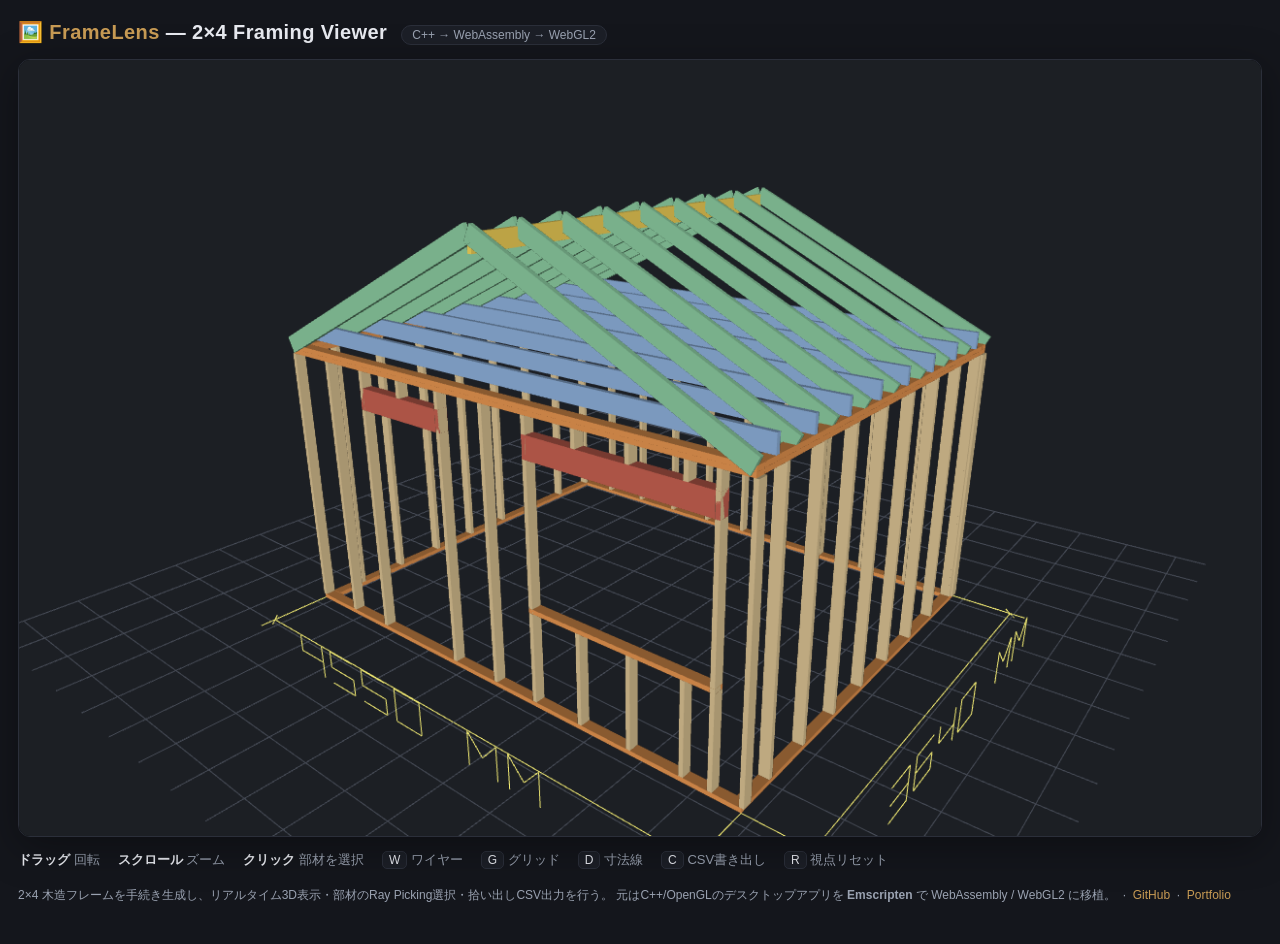
==== framelens/index.html @ e2460a45 "Add FrameLens live demo: C++/OpenGL ported to WebAssembly/WebGL2 (Emscripten), wire portfolio card t" ====
<!doctypehtml><html lang=ja><head><meta charset=utf-8><meta content="width=device-width,initial-scale=1"name=viewport><title>FrameLens — 2×4 Framing Viewer (C++ → WebAssembly → WebGL)</title><style>:root{--bg:#14161c;--panel:#1c1f27;--line:#2b2f3a;--text:#e8eaf0;--muted:#9aa2b1;--gold:#c89b54}*{box-sizing:border-box}body,html{margin:0;height:100%;background:var(--bg);color:var(--text);font-family:-apple-system,BlinkMacSystemFont,"Zen Kaku Gothic New",Segoe UI,sans-serif}.wrap{max-width:1280px;margin:0 auto;padding:20px 18px 40px}header{display:flex;align-items:baseline;gap:14px;flex-wrap:wrap;margin-bottom:14px}h1{font-size:20px;margin:0;letter-spacing:.02em}h1 b{color:var(--gold)}.sub{color:var(--muted);font-size:13px}.stage{position:relative;border:1px solid var(--line);border-radius:12px;overflow:hidden;background:#0e1014;box-shadow:0 10px 40px rgba(0,0,0,.35)}canvas{display:block;width:100%;height:auto;aspect-ratio:1280/800;background:#0e1014;outline:0}#loading{position:absolute;inset:0;display:flex;align-items:center;justify-content:center;color:var(--muted);font-size:14px;letter-spacing:.04em}.legend{display:flex;flex-wrap:wrap;gap:8px 18px;margin-top:14px;color:var(--muted);font-size:13px}.legend b{color:var(--text);font-weight:600}.legend .k{display:inline-block;min-width:20px;padding:1px 6px;border:1px solid var(--line);border-radius:5px;background:var(--panel);color:var(--text);font-size:12px;text-align:center}footer{margin-top:18px;color:var(--muted);font-size:12px}footer a{color:var(--gold);text-decoration:none}.tag{display:inline-block;border:1px solid var(--line);background:var(--panel);border-radius:999px;padding:2px 10px;font-size:12px;color:var(--muted)}</style></head><body><div class=wrap><header><h1>🖼️ <b>FrameLens</b> — 2×4 Framing Viewer</h1><span class=tag>C++ → WebAssembly → WebGL2</span></header><div class=stage><canvas id=canvas oncontextmenu=event.preventDefault() tabindex=-1></canvas><div id=loading>Loading WebAssembly…</div></div><div class=legend><span><b>ドラッグ</b> 回転</span> <span><b>スクロール</b> ズーム</span> <span><b>クリック</b> 部材を選択</span> <span><span class=k>W</span> ワイヤー</span> <span><span class=k>G</span> グリッド</span> <span><span class=k>D</span> 寸法線</span> <span><span class=k>C</span> CSV書き出し</span> <span><span class=k>R</span> 視点リセット</span></div><footer>2×4 木造フレームを手続き生成し、リアルタイム3D表示・部材のRay Picking選択・拾い出しCSV出力を行う。 元はC++/OpenGLのデスクトップアプリを <b>Emscripten</b> で WebAssembly / WebGL2 に移植。  ·  <a href=https://github.com/mize1978/FrameLens>GitHub</a>  ·  <a href=https://mize1978.github.io/ >Portfolio</a></footer></div><script>var Module={canvas:document.getElementById("canvas"),print:function(n){console.log(n)},printErr:function(n){console.error(n)},onRuntimeInitialized:function(){var n=document.getElementById("loading");n&&n.remove()}}</script><script async src=framelens.js></script></body></html>
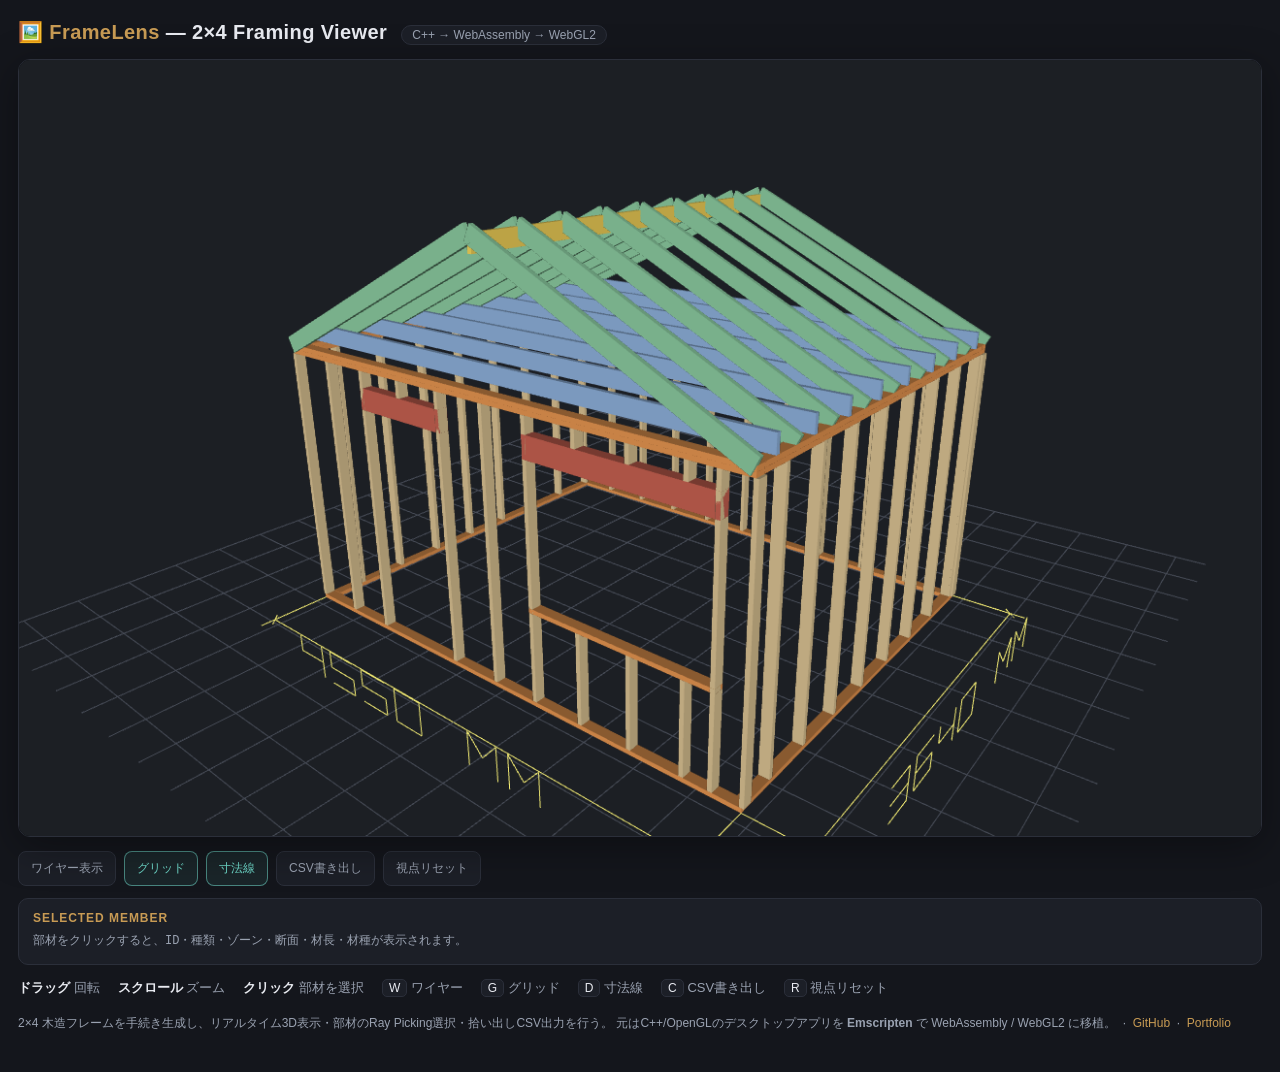
==== commit 56a33c98: "Update FrameLens web viewer controls" ====
--- a/framelens/index.html
+++ b/framelens/index.html
@@ -1 +1 @@
-<!doctypehtml><html lang=ja><head><meta charset=utf-8><meta content="width=device-width,initial-scale=1"name=viewport><title>FrameLens — 2×4 Framing Viewer (C++ → WebAssembly → WebGL)</title><style>:root{--bg:#14161c;--panel:#1c1f27;--line:#2b2f3a;--text:#e8eaf0;--muted:#9aa2b1;--gold:#c89b54}*{box-sizing:border-box}body,html{margin:0;height:100%;background:var(--bg);color:var(--text);font-family:-apple-system,BlinkMacSystemFont,"Zen Kaku Gothic New",Segoe UI,sans-serif}.wrap{max-width:1280px;margin:0 auto;padding:20px 18px 40px}header{display:flex;align-items:baseline;gap:14px;flex-wrap:wrap;margin-bottom:14px}h1{font-size:20px;margin:0;letter-spacing:.02em}h1 b{color:var(--gold)}.sub{color:var(--muted);font-size:13px}.stage{position:relative;border:1px solid var(--line);border-radius:12px;overflow:hidden;background:#0e1014;box-shadow:0 10px 40px rgba(0,0,0,.35)}canvas{display:block;width:100%;height:auto;aspect-ratio:1280/800;background:#0e1014;outline:0}#loading{position:absolute;inset:0;display:flex;align-items:center;justify-content:center;color:var(--muted);font-size:14px;letter-spacing:.04em}.legend{display:flex;flex-wrap:wrap;gap:8px 18px;margin-top:14px;color:var(--muted);font-size:13px}.legend b{color:var(--text);font-weight:600}.legend .k{display:inline-block;min-width:20px;padding:1px 6px;border:1px solid var(--line);border-radius:5px;background:var(--panel);color:var(--text);font-size:12px;text-align:center}footer{margin-top:18px;color:var(--muted);font-size:12px}footer a{color:var(--gold);text-decoration:none}.tag{display:inline-block;border:1px solid var(--line);background:var(--panel);border-radius:999px;padding:2px 10px;font-size:12px;color:var(--muted)}</style></head><body><div class=wrap><header><h1>🖼️ <b>FrameLens</b> — 2×4 Framing Viewer</h1><span class=tag>C++ → WebAssembly → WebGL2</span></header><div class=stage><canvas id=canvas oncontextmenu=event.preventDefault() tabindex=-1></canvas><div id=loading>Loading WebAssembly…</div></div><div class=legend><span><b>ドラッグ</b> 回転</span> <span><b>スクロール</b> ズーム</span> <span><b>クリック</b> 部材を選択</span> <span><span class=k>W</span> ワイヤー</span> <span><span class=k>G</span> グリッド</span> <span><span class=k>D</span> 寸法線</span> <span><span class=k>C</span> CSV書き出し</span> <span><span class=k>R</span> 視点リセット</span></div><footer>2×4 木造フレームを手続き生成し、リアルタイム3D表示・部材のRay Picking選択・拾い出しCSV出力を行う。 元はC++/OpenGLのデスクトップアプリを <b>Emscripten</b> で WebAssembly / WebGL2 に移植。  ·  <a href=https://github.com/mize1978/FrameLens>GitHub</a>  ·  <a href=https://mize1978.github.io/ >Portfolio</a></footer></div><script>var Module={canvas:document.getElementById("canvas"),print:function(n){console.log(n)},printErr:function(n){console.error(n)},onRuntimeInitialized:function(){var n=document.getElementById("loading");n&&n.remove()}}</script><script async src=framelens.js></script></body></html>+<!doctypehtml><html lang=ja><head><meta charset=utf-8><meta content="width=device-width,initial-scale=1"name=viewport><title>FrameLens — 2×4 Framing Viewer (C++ → WebAssembly → WebGL)</title><meta content="2×4木造フレームを手続き生成し、リアルタイム3D表示・部材のRay Picking選択・拾い出しCSV出力を行うMini-CAD。C++/OpenGLをEmscriptenでWebAssembly/WebGL2に移植し、ブラウザでそのまま動く。"name=description><meta content=website property=og:type><meta content=https://mize1978.github.io/framelens/ property=og:url><meta content="FrameLens — 2×4 Framing Viewer (C++ → WebAssembly → WebGL2)"property=og:title><meta content="C++/OpenGLの3Dフレーム解析ツールをEmscriptenでブラウザへ移植。手続き生成・リアルタイム3D・Ray Picking・拾い出しCSVをブラウザで体験できる。"property=og:description><meta content=https://mize1978.github.io/banner-framelens.jpg property=og:image><meta content=1200 property=og:image:width><meta content=675 property=og:image:height><meta content=summary_large_image name=twitter:card><meta content="FrameLens — 2×4 Framing Viewer (C++ → WebAssembly → WebGL2)"name=twitter:title><meta content=C++/OpenGLの3Dフレーム解析ツールをEmscriptenでブラウザへ移植。ブラウザでそのまま動く。 name=twitter:description><meta content=https://mize1978.github.io/banner-framelens.jpg name=twitter:image><style>:root{--bg:#14161c;--panel:#1c1f27;--line:#2b2f3a;--text:#e8eaf0;--muted:#9aa2b1;--gold:#c89b54;--teal:#6dd6c7}*{box-sizing:border-box}body,html{margin:0;height:100%;background:var(--bg);color:var(--text);font-family:-apple-system,BlinkMacSystemFont,"Zen Kaku Gothic New",Segoe UI,sans-serif}.wrap{max-width:1280px;margin:0 auto;padding:20px 18px 40px}header{display:flex;align-items:baseline;gap:14px;flex-wrap:wrap;margin-bottom:14px}h1{font-size:20px;margin:0;letter-spacing:.02em}h1 b{color:var(--gold)}.sub{color:var(--muted);font-size:13px}.stage{position:relative;border:1px solid var(--line);border-radius:12px;overflow:hidden;background:#0e1014;box-shadow:0 10px 40px rgba(0,0,0,.35)}canvas{display:block;width:100%;height:auto;aspect-ratio:1280/800;background:#0e1014;outline:0;touch-action:none}canvas:focus-visible{box-shadow:inset 0 0 0 2px var(--teal)}#loading{position:absolute;inset:0;display:flex;align-items:center;justify-content:center;color:var(--muted);font-size:14px;letter-spacing:.04em}.legend{display:flex;flex-wrap:wrap;gap:8px 18px;margin-top:14px;color:var(--muted);font-size:13px}.legend b{color:var(--text);font-weight:600}.legend .k{display:inline-block;min-width:20px;padding:1px 6px;border:1px solid var(--line);border-radius:5px;background:var(--panel);color:var(--text);font-size:12px;text-align:center}.toolbar{display:flex;flex-wrap:wrap;gap:8px;margin-top:14px}.tool-button{appearance:none;border:1px solid var(--line);border-radius:8px;padding:8px 12px;background:var(--panel);color:var(--muted);font:inherit;font-size:12px;cursor:pointer}.tool-button:focus-visible,.tool-button:hover{border-color:var(--gold);color:var(--text);outline:0}.tool-button.is-active{border-color:rgba(109,214,199,.55);color:var(--teal);background:rgba(109,214,199,.08)}.member-panel{margin-top:12px;border:1px solid var(--line);border-radius:10px;padding:12px 14px;background:var(--panel)}.member-panel h2{margin:0 0 6px;color:var(--gold);font-size:12px;letter-spacing:.08em;text-transform:uppercase}#member-info{margin:0;color:var(--muted);font:12px/1.7 ui-monospace,SFMono-Regular,Menlo,monospace}#member-info.has-selection{color:var(--text)}#loading.is-error{color:#ff8b8b;text-align:center;padding:24px}footer{margin-top:18px;color:var(--muted);font-size:12px}footer a{color:var(--gold);text-decoration:none}.tag{display:inline-block;border:1px solid var(--line);background:var(--panel);border-radius:999px;padding:2px 10px;font-size:12px;color:var(--muted)}</style></head><body><div class=wrap><header><h1>🖼️ <b>FrameLens</b> — 2×4 Framing Viewer</h1><span class=tag>C++ → WebAssembly → WebGL2</span></header><div class=stage><canvas aria-label=2×4木造フレームの3Dビューア id=canvas oncontextmenu=event.preventDefault() tabindex=0></canvas><div id=loading>Loading WebAssembly…</div></div><div class=toolbar aria-label=表示操作><button class=tool-button onclick=runCommand(1) type=button aria-pressed=false data-command=wire>ワイヤー表示</button> <button class="tool-button is-active"onclick=runCommand(2) type=button aria-pressed=true data-command=grid>グリッド</button> <button class="tool-button is-active"onclick=runCommand(3) type=button aria-pressed=true data-command=dims>寸法線</button> <button class=tool-button onclick=runCommand(4) type=button>CSV書き出し</button> <button class=tool-button onclick=runCommand(5) type=button>視点リセット</button></div><section aria-live=polite class=member-panel><h2>Selected member</h2><p id=member-info>部材をクリックすると、ID・種類・ゾーン・断面・材長・材種が表示されます。</p></section><div class=legend><span><b>ドラッグ</b> 回転</span> <span><b>スクロール</b> ズーム</span> <span><b>クリック</b> 部材を選択</span> <span><span class=k>W</span> ワイヤー</span> <span><span class=k>G</span> グリッド</span> <span><span class=k>D</span> 寸法線</span> <span><span class=k>C</span> CSV書き出し</span> <span><span class=k>R</span> 視点リセット</span></div><footer>2×4 木造フレームを手続き生成し、リアルタイム3D表示・部材のRay Picking選択・拾い出しCSV出力を行う。 元はC++/OpenGLのデスクトップアプリを <b>Emscripten</b> で WebAssembly / WebGL2 に移植。  ·  <a href=https://github.com/mize1978/FrameLens>GitHub</a>  ·  <a href=https://mize1978.github.io/ >Portfolio</a></footer></div><script>var Module={canvas:document.getElementById("canvas"),print:function(n){console.log(n)},printErr:function(n){console.error(n)},onRuntimeInitialized:function(){var n=document.getElementById("loading");n&&n.remove()},onAbort:function(){var n=document.getElementById("loading");n&&(n.textContent="読み込みに失敗しました。ページを再読み込みしてください。",n.classList.add("is-error"))}};function runCommand(n){"function"==typeof Module.ccall&&(Module.ccall("framelens_command",null,["number"],[n]),document.getElementById("canvas").focus({preventScroll:!0}))}</script><script async src=framelens.js></script><script>console.log("%c 🔷 FrameLens %c built by mize ","background:#0d9488;color:#fff;font-size:13px;font-weight:bold;padding:5px 10px;border-radius:6px 0 0 6px;","background:#0f172a;color:#5eead4;font-size:13px;font-weight:bold;padding:5px 10px;border-radius:0 6px 6px 0;"),console.log("%c ✦ github.com/mize1978/FrameLens","color:#14b8a6;font-size:11px;padding-left:2px;")</script></body></html>
